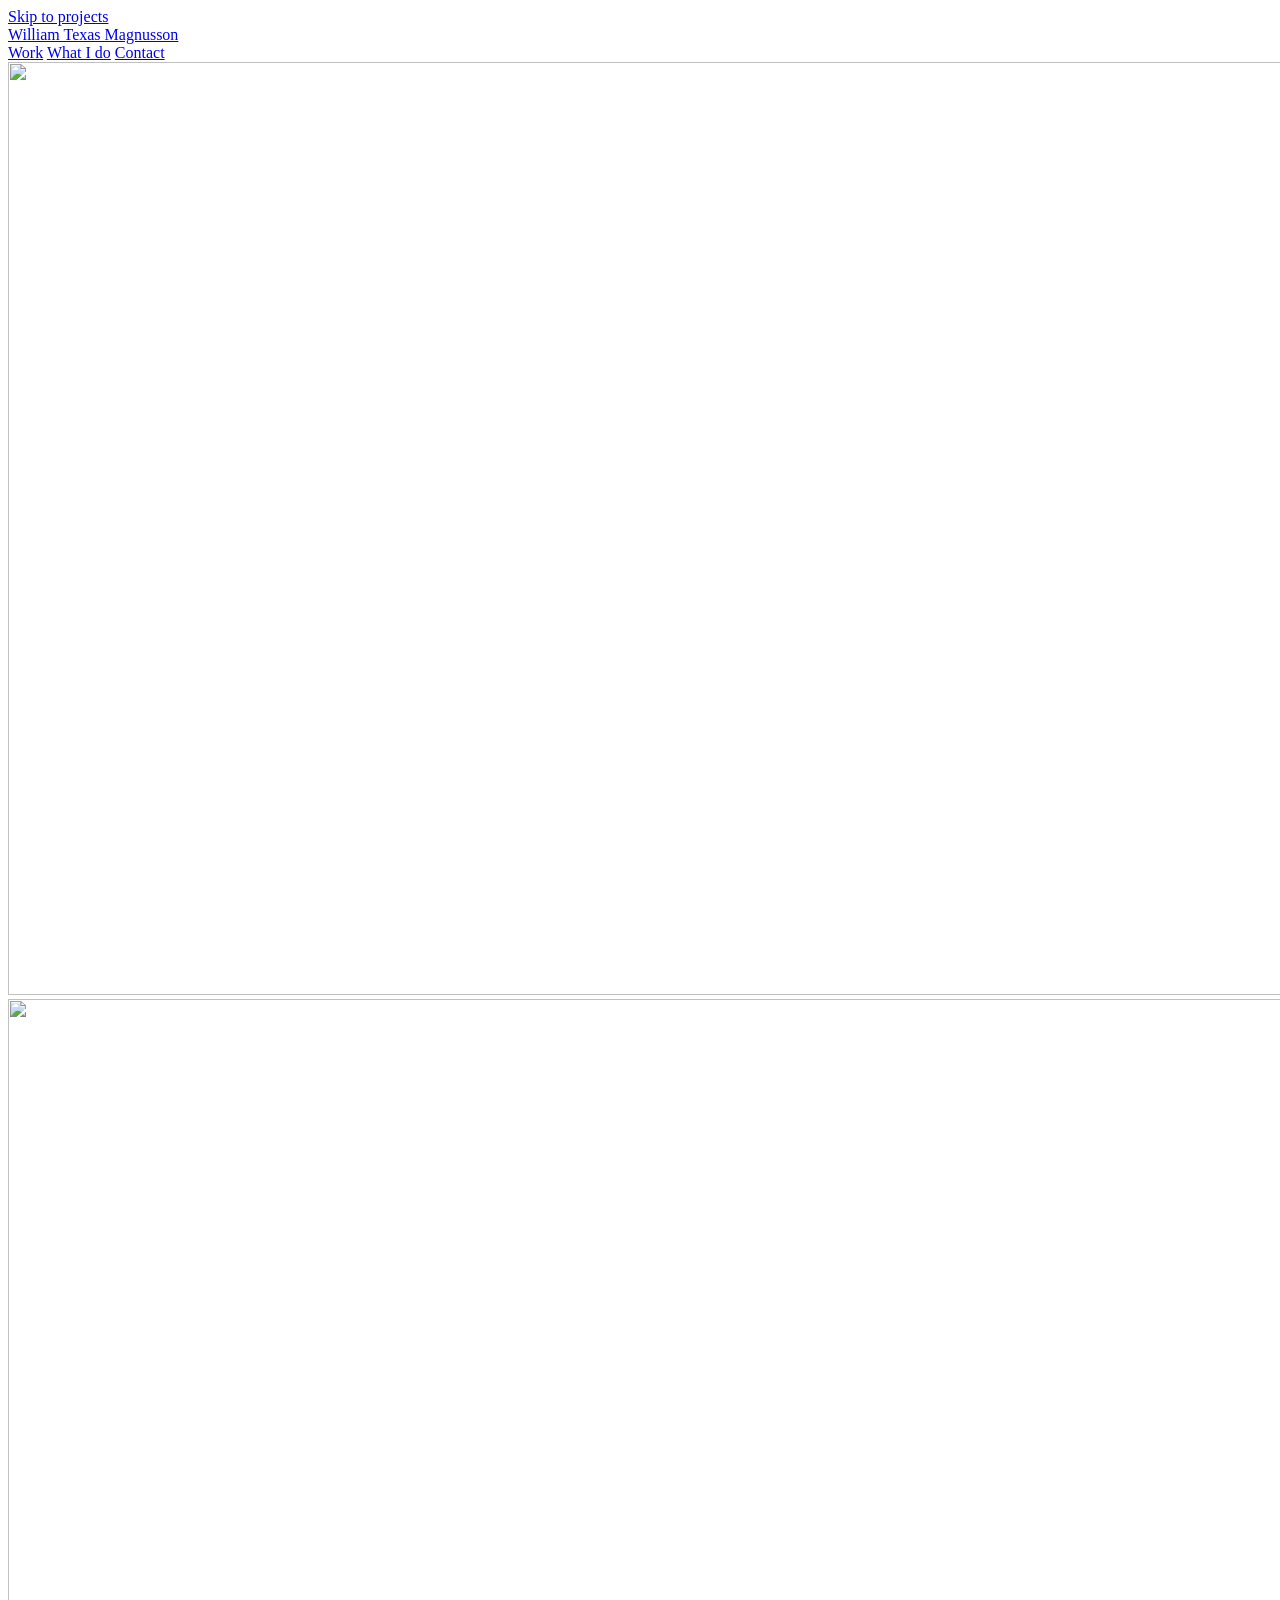
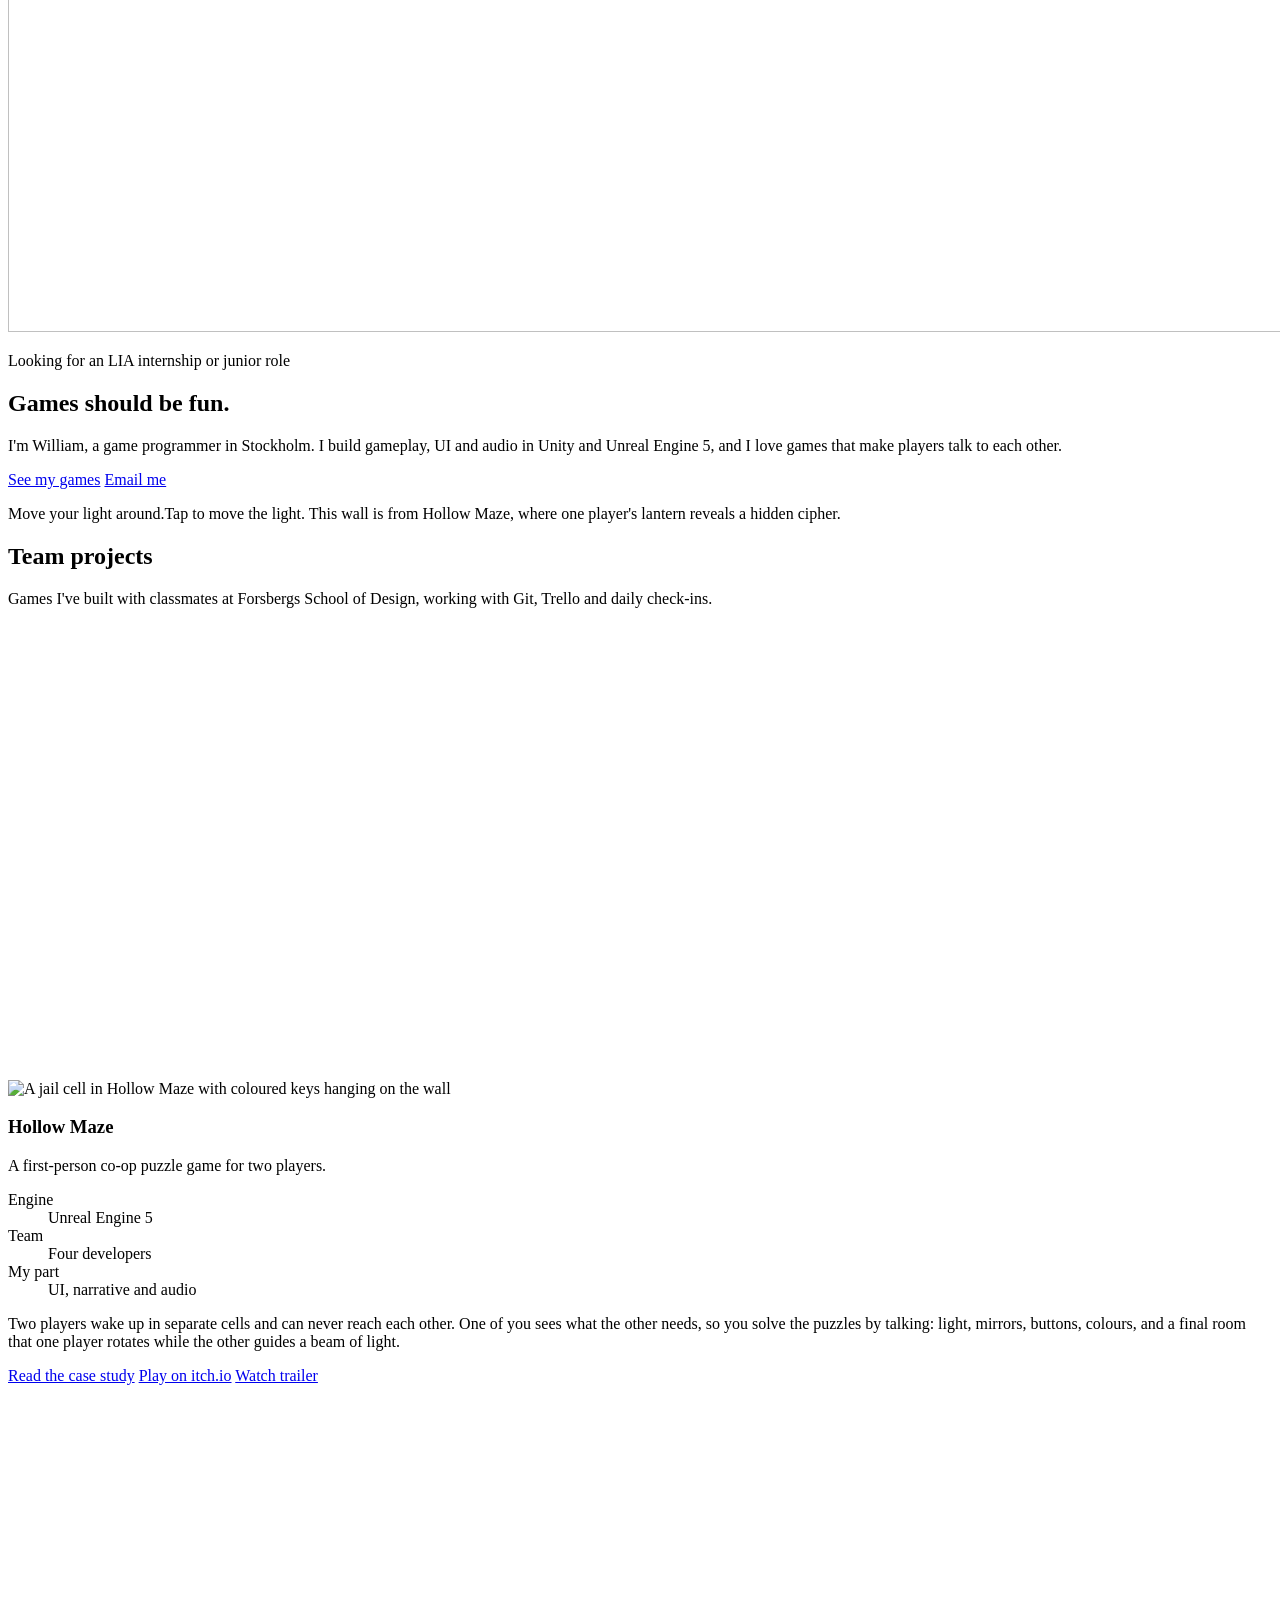
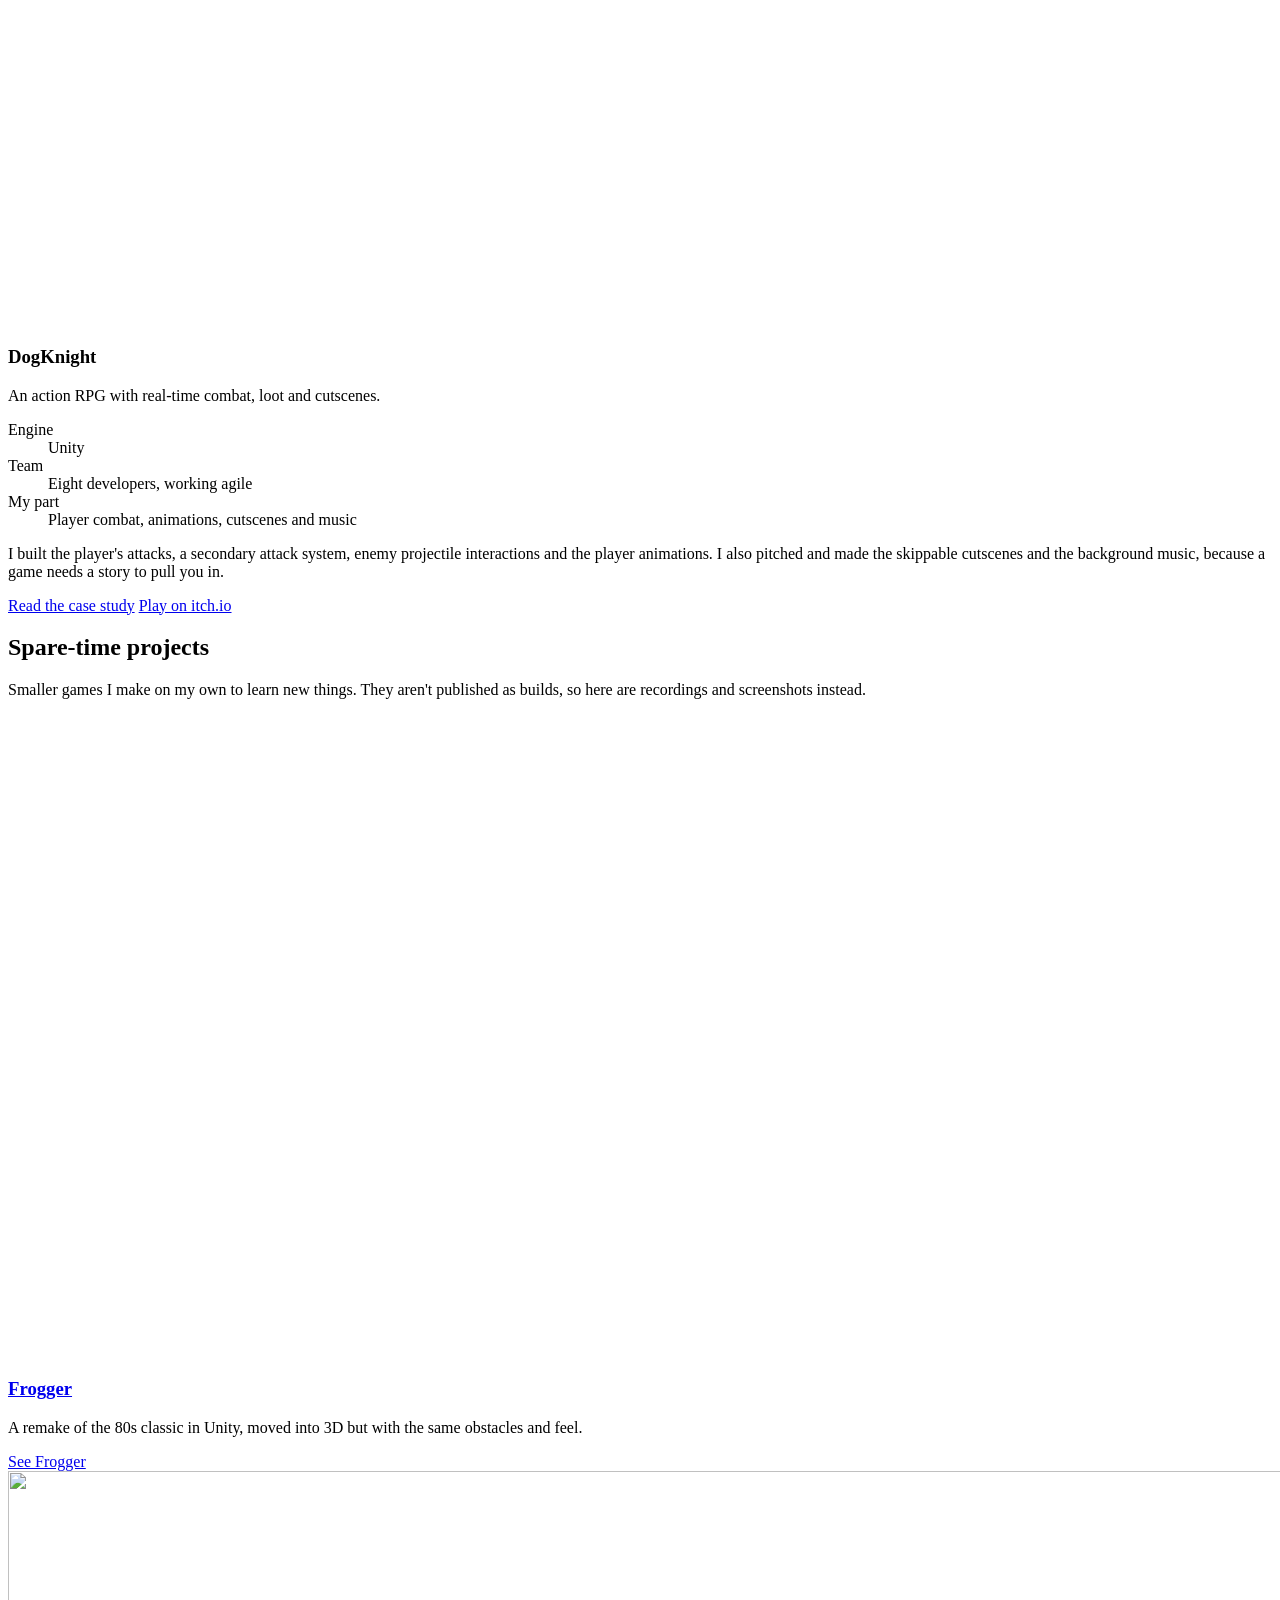
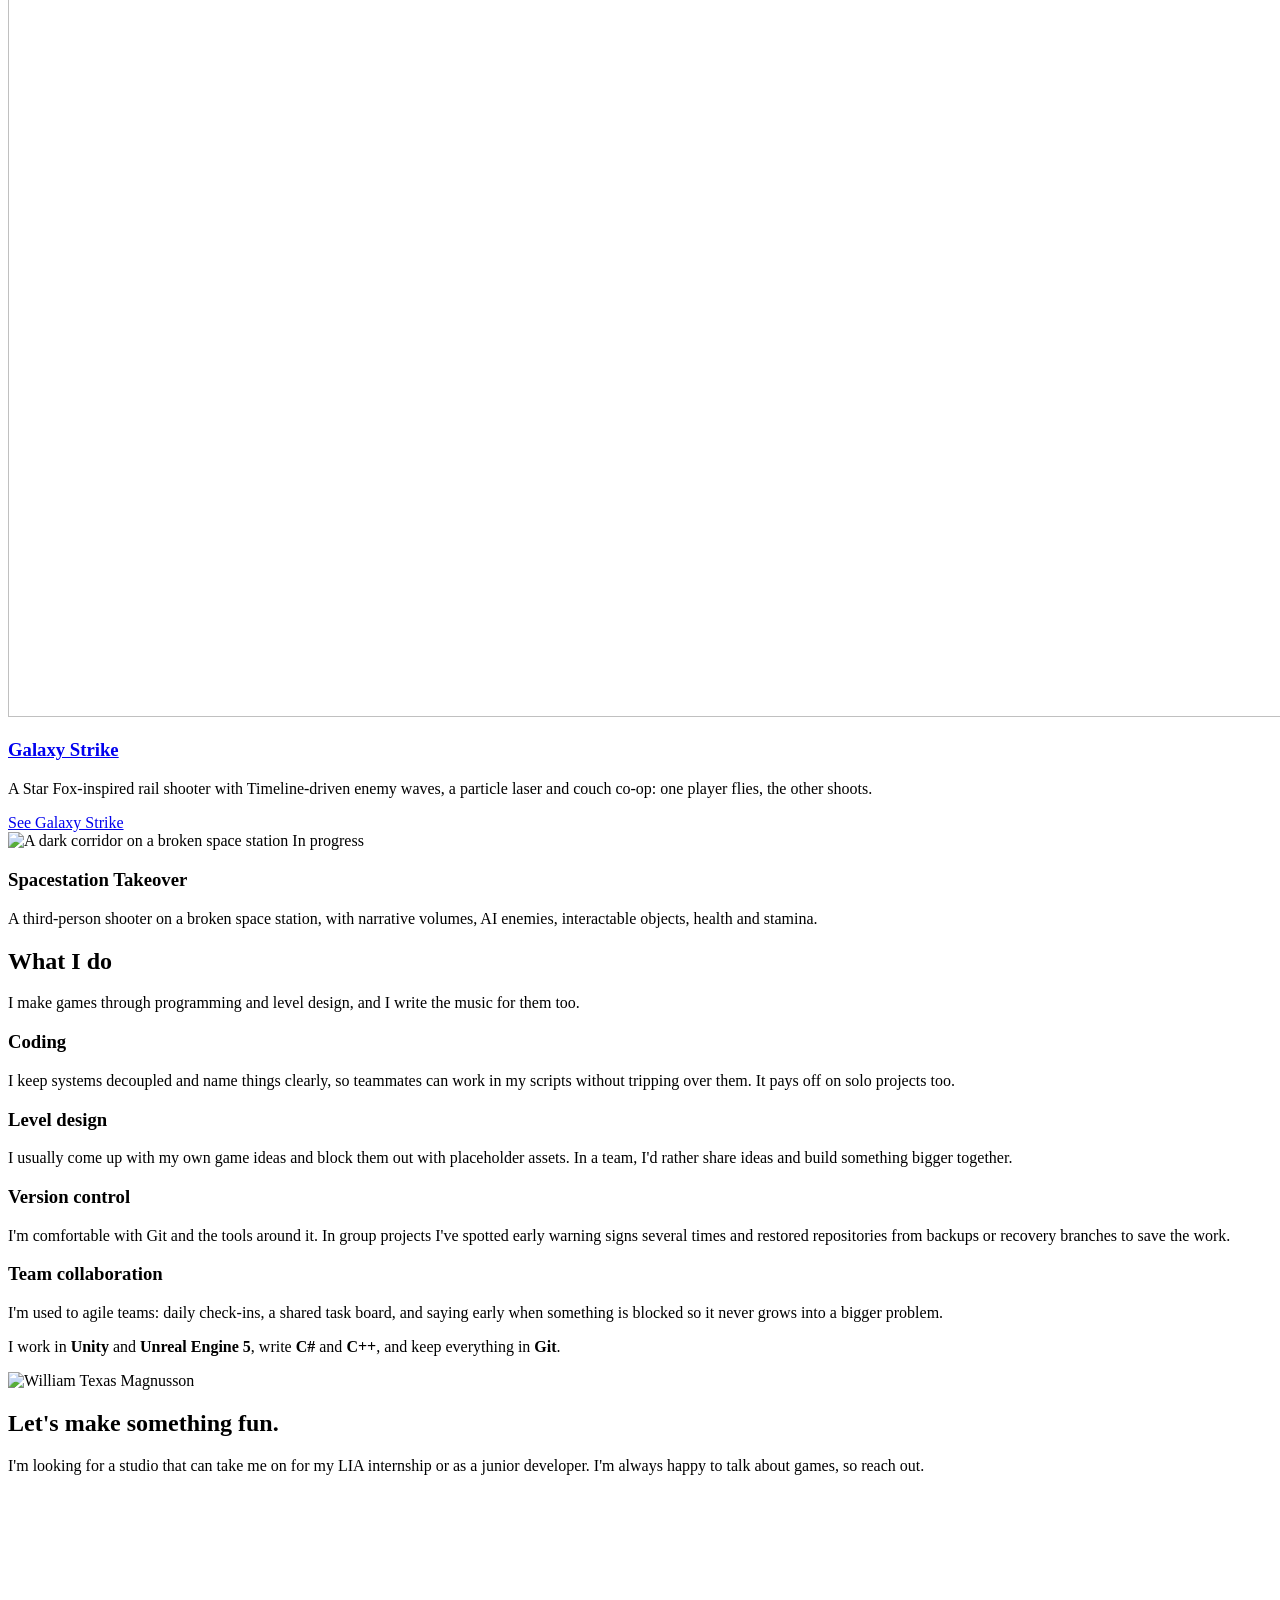
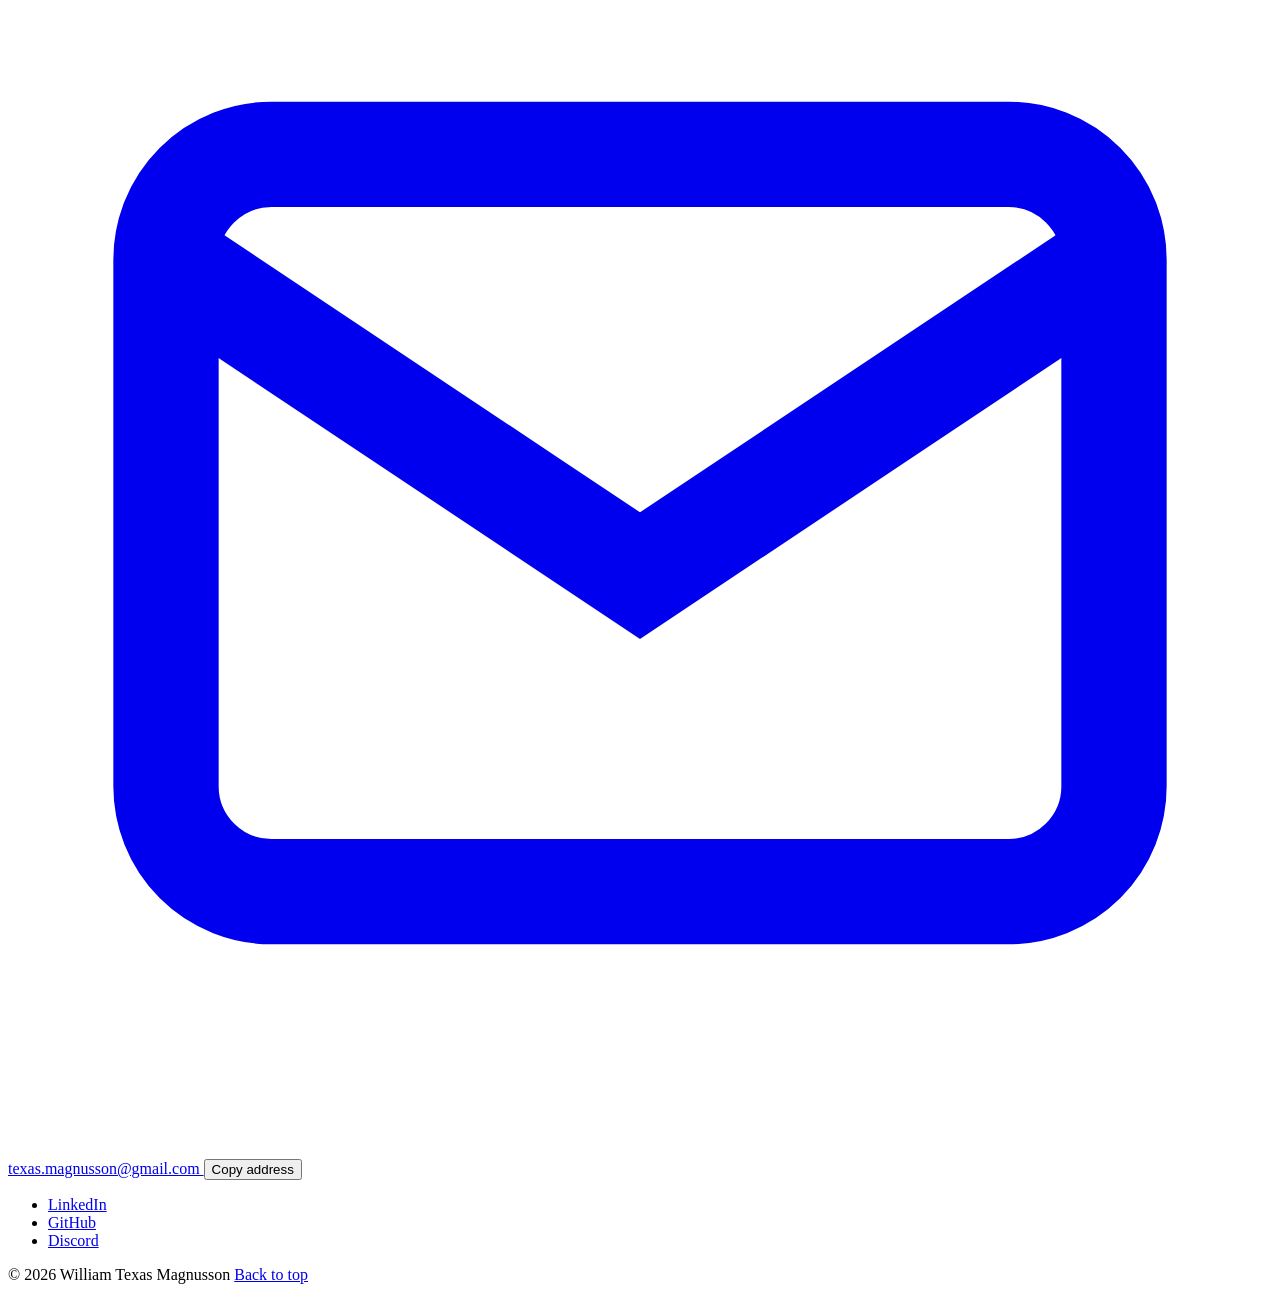
==== index.html @ 8564411c "Add portfolio site and project case studies Create a responsive portfolio landing page with project " ====
<!doctype html>
<html lang="en">
<head>
  <meta charset="utf-8">
  <meta name="viewport" content="width=device-width, initial-scale=1">
  <title>William Texas Magnusson</title>
  <meta name="description" content="William Texas Magnusson is a game programmer in Stockholm working in Unity and Unreal Engine 5, looking for an LIA internship or junior role at a game studio.">
  <meta property="og:title" content="William Texas Magnusson, game programmer">
  <meta property="og:description" content="Co-op puzzles, ARPG combat and spare-time projects made in Unity and Unreal Engine 5.">
  <meta property="og:image" content="https://magnusson132.github.io/Portfolio/media/hero-cipher.webp">
  <meta property="og:type" content="website">
  <meta name="theme-color" content="#172033">
  <link rel="icon" href="favicon.svg" type="image/svg+xml">
  <link rel="preload" href="assets/fonts/familjen-grotesk.woff2" as="font" type="font/woff2" crossorigin>
  <link rel="stylesheet" href="assets/style.css">
</head>
<body>
  <a class="skip" href="#work">Skip to projects</a>

  <header class="site-header">
    <div class="wrap">
      <a class="brand" href="./">William Texas Magnusson</a>
      <nav class="nav" aria-label="Main">
        <a href="#work">Work</a>
        <a class="opt" href="#craft">What I do</a>
        <a href="#contact">Contact</a>
      </nav>
    </div>
  </header>

  <main>
    <section class="hero" aria-labelledby="hero-title">
      <div class="hero-scene" aria-hidden="true">
        <img class="dark" src="media/hero-cipher.webp" alt="" width="1339" height="933" fetchpriority="high">
        <img class="lit" src="media/hero-cipher.webp" alt="" width="1339" height="933">
      </div>
      <div class="wrap">
        <div class="hero-copy">
          <p class="status">Looking for an LIA internship or junior role</p>
          <h1 id="hero-title">Games should be fun.</h1>
          <p class="lede">I'm William, a game programmer in Stockholm. I build gameplay, UI and audio in Unity and Unreal Engine 5, and I love games that make players talk to each other.</p>
          <div class="actions">
            <a class="btn" href="#work">See my games</a>
            <a class="btn ghost" href="mailto:texas.magnusson@gmail.com">Email me</a>
          </div>
        </div>
        <p class="hero-hint"><span class="hint-mouse">Move your light around.</span><span class="hint-touch">Tap to move the light.</span> This wall is from Hollow Maze, where one player's lantern reveals a hidden cipher.</p>
      </div>
    </section>

    <section class="section" id="work" aria-labelledby="work-title">
      <div class="wrap">
        <div class="section-head">
          <h2 id="work-title">Team projects</h2>
          <p>Games I've built with classmates at Forsbergs School of Design, working with Git, Trello and daily check-ins.</p>
        </div>

        <article class="feature">
          <div class="feature-media duo">
            <div>
              <video data-loop muted loop playsinline preload="none" poster="media/hm-loop-poster.webp" width="400" height="452" aria-label="Hollow Maze gameplay: light beams, lantern and stone corridors">
                <source src="media/hm-loop.mp4" type="video/mp4">
              </video>
            </div>
            <div><img src="media/hm-keys.webp" alt="A jail cell in Hollow Maze with coloured keys hanging on the wall" width="1600" height="829" loading="lazy"></div>
          </div>
          <div class="feature-text">
            <h3>Hollow Maze</h3>
            <p class="pitch">A first-person co-op puzzle game for two players.</p>
            <dl class="facts">
              <dt>Engine</dt><dd>Unreal Engine 5</dd>
              <dt>Team</dt><dd>Four developers</dd>
              <dt>My part</dt><dd>UI, narrative and audio</dd>
            </dl>
            <p>Two players wake up in separate cells and can never reach each other. One of you sees what the other needs, so you solve the puzzles by talking: light, mirrors, buttons, colours, and a final room that one player rotates while the other guides a beam of light.</p>
            <div class="actions">
              <a class="btn" href="hollow-maze/">Read the case study</a>
              <a class="btn ghost" href="https://valenvier.itch.io/hollow-maze" target="_blank" rel="noopener">Play on itch.io</a>
              <a class="btn ghost" href="https://djfzrdleuoixdskuxmbb.supabase.co/storage/v1/object/public/portfolio-media/games/hollow-maze/clip_hollow.mp4" target="_blank" rel="noopener">Watch trailer</a>
            </div>
          </div>
        </article>

        <article class="feature flip">
          <div class="feature-media">
            <video data-loop muted loop playsinline preload="none" poster="media/dk-loop-poster.webp" width="800" height="538" aria-label="DogKnight gameplay: the dog knight attacking in a dungeon">
              <source src="media/dk-loop.mp4" type="video/mp4">
            </video>
          </div>
          <div class="feature-text">
            <h3>DogKnight</h3>
            <p class="pitch">An action RPG with real-time combat, loot and cutscenes.</p>
            <dl class="facts">
              <dt>Engine</dt><dd>Unity</dd>
              <dt>Team</dt><dd>Eight developers, working agile</dd>
              <dt>My part</dt><dd>Player combat, animations, cutscenes and music</dd>
            </dl>
            <p>I built the player's attacks, a secondary attack system, enemy projectile interactions and the player animations. I also pitched and made the skippable cutscenes and the background music, because a game needs a story to pull you in.</p>
            <div class="actions">
              <a class="btn" href="dogknight/">Read the case study</a>
              <a class="btn ghost" href="https://shinyoctagon.itch.io/dogknight-adventure" target="_blank" rel="noopener">Play on itch.io</a>
            </div>
          </div>
        </article>
      </div>
    </section>

    <section class="section" id="side" aria-labelledby="side-title" style="padding-top:0">
      <div class="wrap">
        <div class="section-head">
          <h2 id="side-title">Spare-time projects</h2>
          <p>Smaller games I make on my own to learn new things. They aren't published as builds, so here are recordings and screenshots instead.</p>
        </div>
        <div class="side-grid">
          <article class="side">
            <a class="thumb" href="frogger/" tabindex="-1" aria-hidden="true">
              <video data-loop muted loop playsinline preload="none" poster="media/fr-gameplay-poster.webp" width="1280" height="640">
                <source src="media/fr-gameplay.mp4" type="video/mp4">
              </video>
            </a>
            <h3><a href="frogger/">Frogger</a></h3>
            <p>A remake of the 80s classic in Unity, moved into 3D but with the same obstacles and feel.</p>
            <a class="more" href="frogger/">See Frogger</a>
          </article>
          <article class="side">
            <a class="thumb" href="galaxy-shooter/" tabindex="-1" aria-hidden="true">
              <img src="media/gs-ship.webp" alt="" width="1504" height="846" loading="lazy">
            </a>
            <h3><a href="galaxy-shooter/">Galaxy Strike</a></h3>
            <p>A Star Fox-inspired rail shooter with Timeline-driven enemy waves, a particle laser and couch co-op: one player flies, the other shoots.</p>
            <a class="more" href="galaxy-shooter/">See Galaxy Strike</a>
          </article>
          <article class="side">
            <div class="thumb">
              <img src="media/ss-station.webp" alt="A dark corridor on a broken space station" width="1600" height="836" loading="lazy">
              <span class="tag">In progress</span>
            </div>
            <h3>Spacestation Takeover</h3>
            <p>A third-person shooter on a broken space station, with narrative volumes, AI enemies, interactable objects, health and stamina.</p>
          </article>
        </div>
      </div>
    </section>

    <section class="section craft" id="craft" aria-labelledby="craft-title">
      <div class="wrap">
        <div class="section-head">
          <h2 id="craft-title">What I do</h2>
          <p>I make games through programming and level design, and I write the music for them too.</p>
        </div>
        <div class="craft-grid">
          <div class="craft-item">
            <h3>Coding</h3>
            <p>I keep systems decoupled and name things clearly, so teammates can work in my scripts without tripping over them. It pays off on solo projects too.</p>
          </div>
          <div class="craft-item">
            <h3>Level design</h3>
            <p>I usually come up with my own game ideas and block them out with placeholder assets. In a team, I'd rather share ideas and build something bigger together.</p>
          </div>
          <div class="craft-item">
            <h3>Version control</h3>
            <p>I'm comfortable with Git and the tools around it. In group projects I've spotted early warning signs several times and restored repositories from backups or recovery branches to save the work.</p>
          </div>
          <div class="craft-item">
            <h3>Team collaboration</h3>
            <p>I'm used to agile teams: daily check-ins, a shared task board, and saying early when something is blocked so it never grows into a bigger problem.</p>
          </div>
        </div>
        <p class="tools">I work in <strong>Unity</strong> and <strong>Unreal Engine 5</strong>, write <strong>C#</strong> and <strong>C++</strong>, and keep everything in <strong>Git</strong>.</p>
      </div>
    </section>

    <section class="section contact" id="contact" aria-labelledby="contact-title">
      <div class="wrap contact-grid">
        <div class="portrait">
          <img src="media/william.webp" alt="William Texas Magnusson" width="808" height="899" loading="lazy">
        </div>
        <div>
          <h2 id="contact-title">Let's make something fun.</h2>
          <p class="lede">I'm looking for a studio that can take me on for my LIA internship or as a junior developer. I'm always happy to talk about games, so reach out.</p>
          <div class="email-line">
            <a class="btn" href="mailto:texas.magnusson@gmail.com">
              <svg viewBox="0 0 24 24" fill="none" stroke="currentColor" stroke-width="2" aria-hidden="true"><rect x="3" y="5" width="18" height="14" rx="2"/><path d="m3 7 9 6 9-6"/></svg>
              texas.magnusson@gmail.com
            </a>
            <button class="btn ghost" type="button" data-copy="texas.magnusson@gmail.com" aria-describedby="copy-status">Copy address</button>
          </div>
          <p class="copy-status" id="copy-status" role="status"></p>
          <ul class="socials">
            <li><a href="https://www.linkedin.com/in/william-magnusson-2694556a/" target="_blank" rel="noopener">LinkedIn</a></li>
            <li><a href="https://github.com/Magnusson132" target="_blank" rel="noopener">GitHub</a></li>
            <li><a href="https://discordapp.com/users/magnusson9685" target="_blank" rel="noopener">Discord</a></li>
          </ul>
        </div>
      </div>
    </section>
  </main>

  <footer class="site-footer">
    <div class="wrap">
      <span>© <span id="year">2026</span> William Texas Magnusson</span>
      <a href="#hero-title">Back to top</a>
    </div>
  </footer>

  <script src="assets/main.js" defer></script>
</body>
</html>
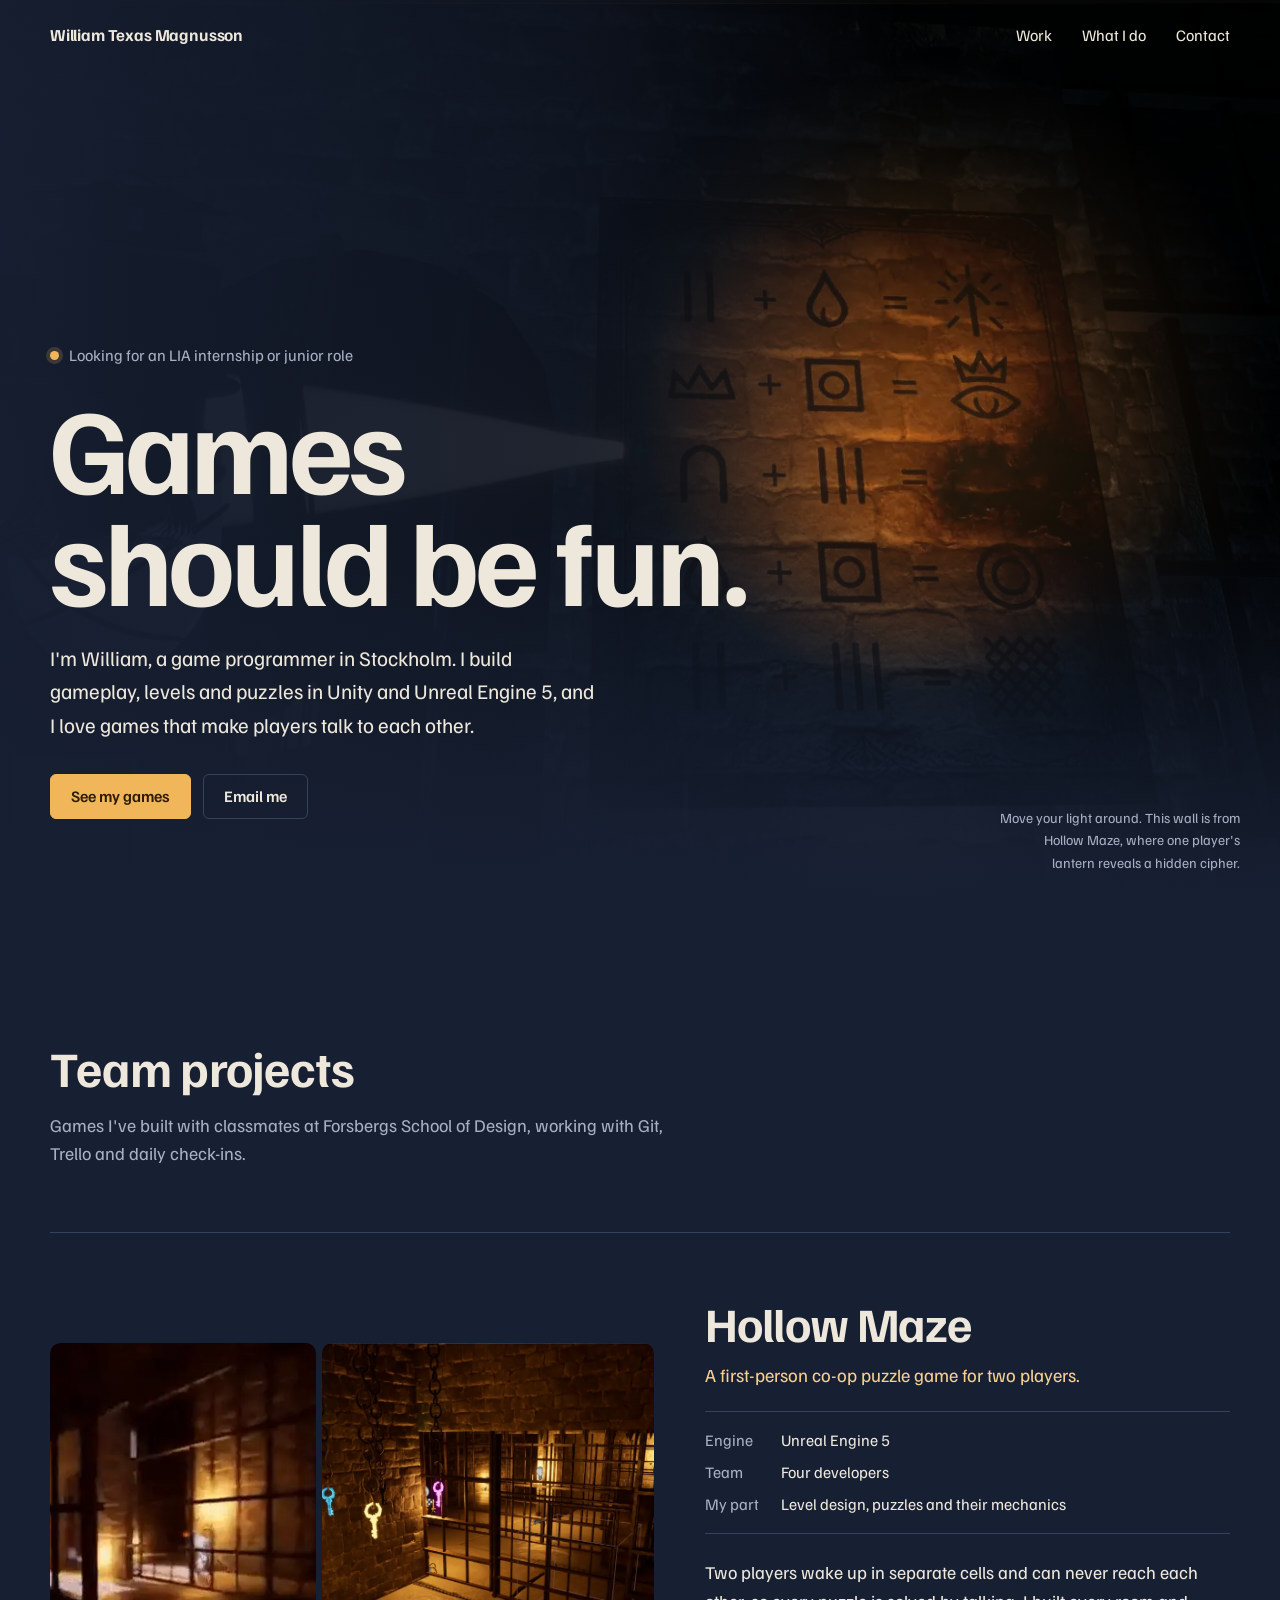
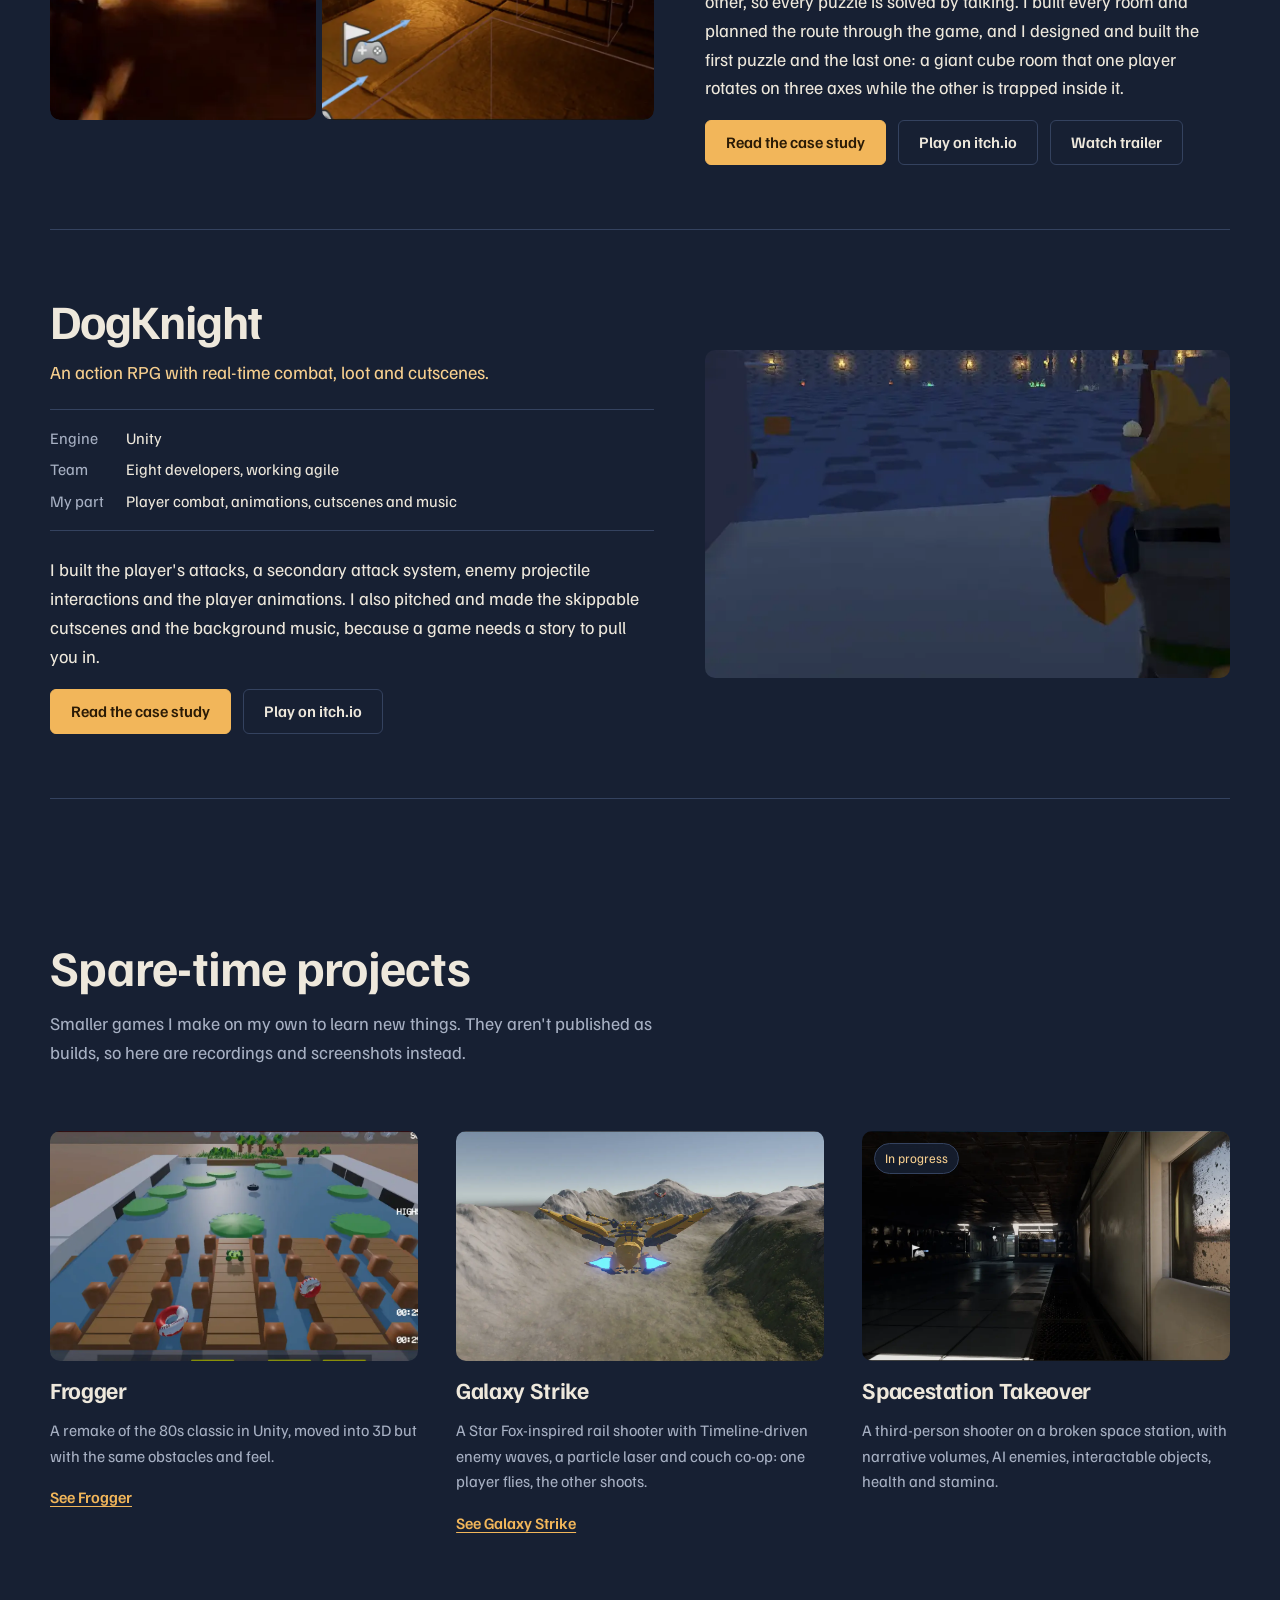
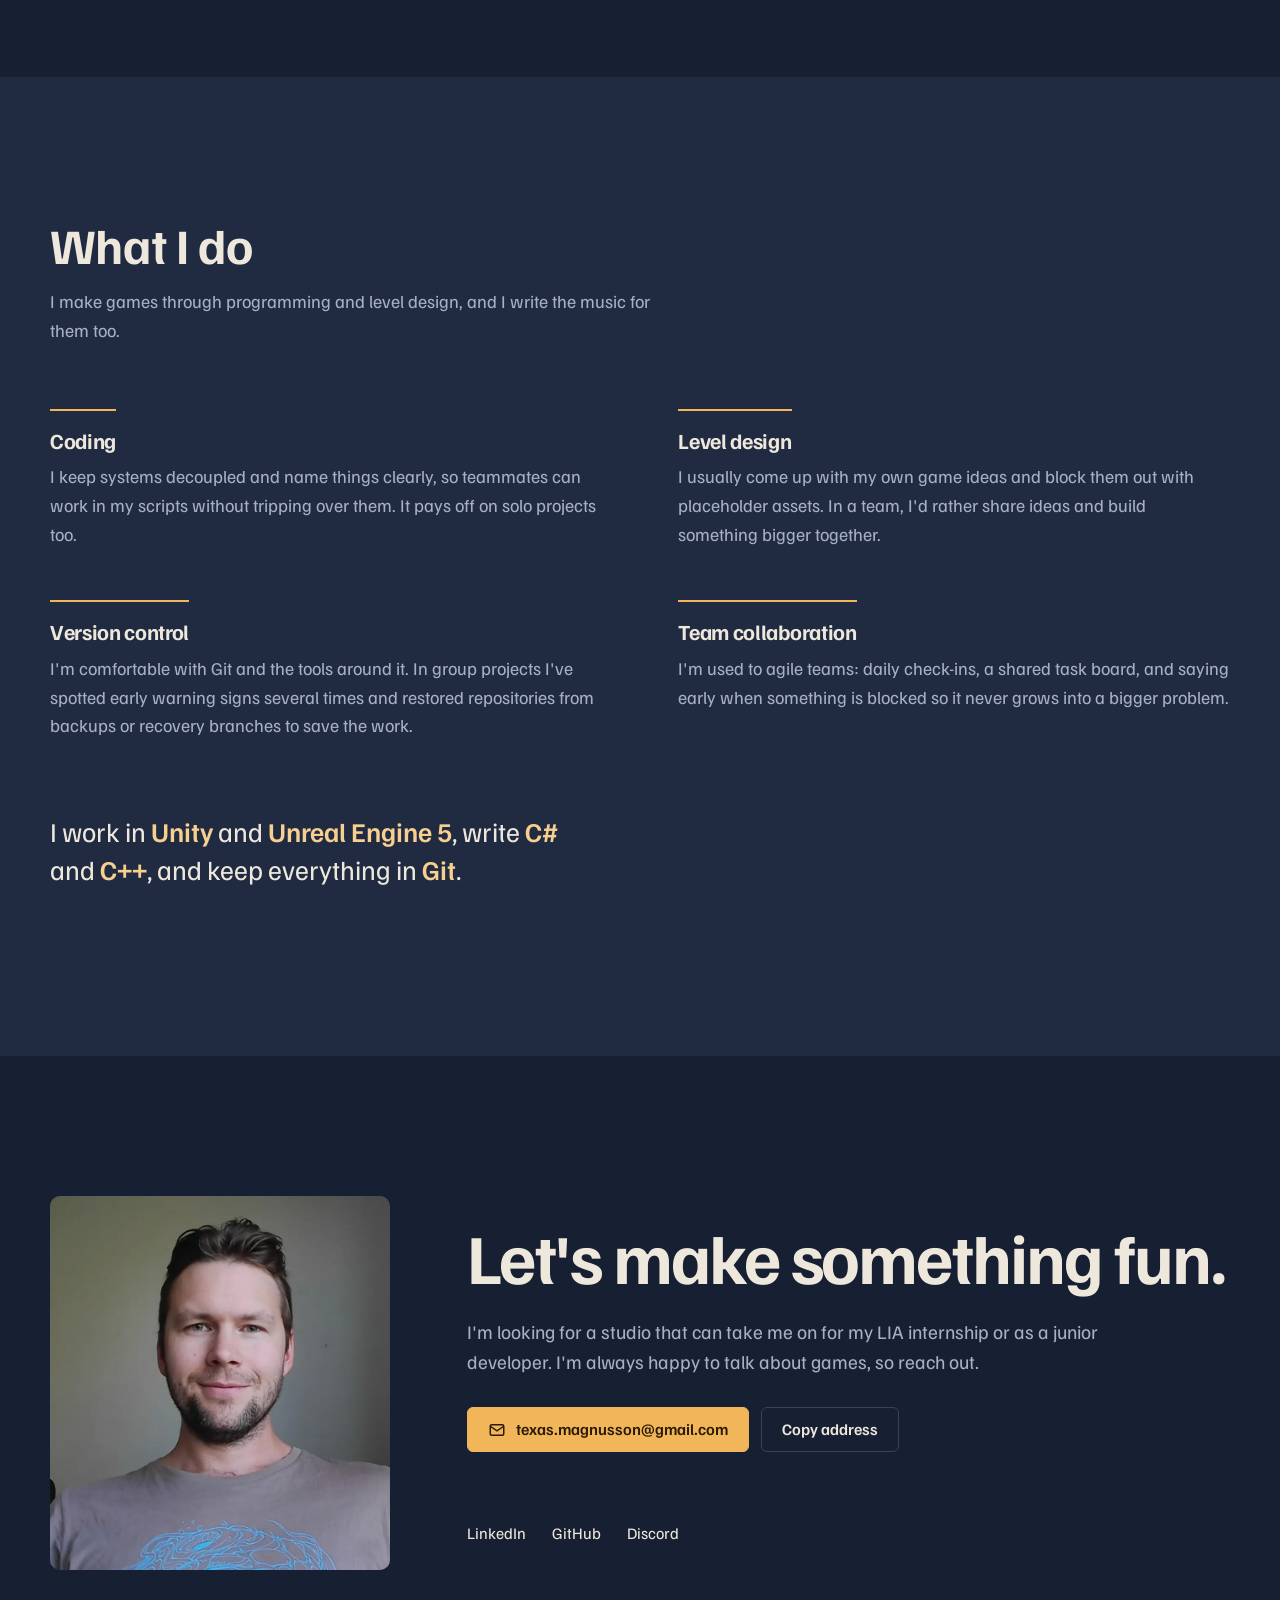
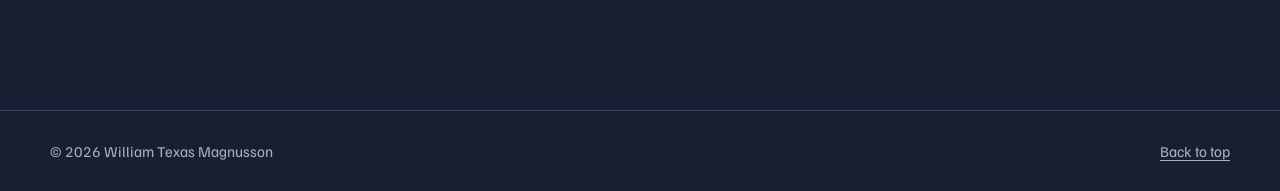
==== commit 0e866d64: "updated index and hollow maze index" ====
--- a/index.html
+++ b/index.html
@@ -38,7 +38,7 @@
         <div class="hero-copy">
           <p class="status">Looking for an LIA internship or junior role</p>
           <h1 id="hero-title">Games should be fun.</h1>
-          <p class="lede">I'm William, a game programmer in Stockholm. I build gameplay, UI and audio in Unity and Unreal Engine 5, and I love games that make players talk to each other.</p>
+          <p class="lede">I'm William, a game programmer in Stockholm. I build gameplay, levels and puzzles in Unity and Unreal Engine 5, and I love games that make players talk to each other.</p>
           <div class="actions">
             <a class="btn" href="#work">See my games</a>
             <a class="btn ghost" href="mailto:texas.magnusson@gmail.com">Email me</a>
@@ -70,9 +70,9 @@
             <dl class="facts">
               <dt>Engine</dt><dd>Unreal Engine 5</dd>
               <dt>Team</dt><dd>Four developers</dd>
-              <dt>My part</dt><dd>UI, narrative and audio</dd>
+              <dt>My part</dt><dd>Level design, puzzles and their mechanics</dd>
             </dl>
-            <p>Two players wake up in separate cells and can never reach each other. One of you sees what the other needs, so you solve the puzzles by talking: light, mirrors, buttons, colours, and a final room that one player rotates while the other guides a beam of light.</p>
+            <p>Two players wake up in separate cells and can never reach each other, so every puzzle is solved by talking. I built every room and planned the route through the game, and I designed and built the first puzzle and the last one: a giant cube room that one player rotates on three axes while the other is trapped inside it.</p>
             <div class="actions">
               <a class="btn" href="hollow-maze/">Read the case study</a>
               <a class="btn ghost" href="https://valenvier.itch.io/hollow-maze" target="_blank" rel="noopener">Play on itch.io</a>
--- a/assets/style.css
+++ b/assets/style.css
@@ -0,0 +1,320 @@
+/* William Texas Magnusson — portfolio
+   Palette pulled from Hollow Maze: lantern light on dusk-blue stone. */
+
+@font-face {
+  font-family: "Familjen Grotesk";
+  src: url("fonts/familjen-grotesk.woff2") format("woff2");
+  font-weight: 400 700;
+  font-style: normal;
+  font-display: swap;
+}
+
+:root {
+  --night: #172033;      /* page background, dusk-blue stone */
+  --stone: #202b42;      /* raised surfaces */
+  --stone-2: #2a3752;    /* hover / borders on surfaces */
+  --line: #34425f;       /* hairlines */
+  --text: #eee8dc;       /* warm paper white */
+  --muted: #a7b0c3;      /* secondary text */
+  --lantern: #f2b65a;    /* the one accent: lantern light */
+  --lantern-soft: #f7cf8f;
+  --on-lantern: #2b1b06; /* text on lantern buttons */
+
+  --font: "Familjen Grotesk", system-ui, -apple-system, "Segoe UI", sans-serif;
+  --wrap: 1180px;
+  --gutter: clamp(16px, 4vw, 40px);
+  --radius-s: 6px;
+  --radius-m: 10px;
+
+  color-scheme: dark;
+}
+
+*,
+*::before,
+*::after { box-sizing: border-box; }
+
+html { -webkit-text-size-adjust: 100%; scroll-behavior: smooth; }
+@media (prefers-reduced-motion: reduce) { html { scroll-behavior: auto; } }
+
+body {
+  margin: 0;
+  background: var(--night);
+  color: var(--text);
+  font-family: var(--font);
+  font-size: 1.125rem;
+  line-height: 1.6;
+  text-rendering: optimizeLegibility;
+  -webkit-font-smoothing: antialiased;
+}
+
+img, video { display: block; max-width: 100%; height: auto; }
+
+a { color: var(--lantern); text-underline-offset: 0.2em; text-decoration-thickness: 1px; }
+a:hover { color: var(--lantern-soft); }
+
+:focus-visible {
+  outline: 2px solid var(--lantern);
+  outline-offset: 3px;
+  border-radius: 2px;
+}
+
+h1, h2, h3 { line-height: 1.1; margin: 0; font-weight: 700; letter-spacing: -0.015em; }
+h2 { font-size: clamp(2rem, 4.2vw, 3.1rem); }
+h3 { font-size: clamp(1.5rem, 2.6vw, 2rem); }
+p { margin: 0 0 1em; max-width: 64ch; }
+
+.wrap { width: min(100% - 2 * var(--gutter), var(--wrap)); margin-inline: auto; }
+
+.skip {
+  position: absolute; left: 12px; top: -60px; z-index: 50;
+  background: var(--lantern); color: var(--on-lantern);
+  padding: 8px 14px; border-radius: var(--radius-s); font-weight: 700; text-decoration: none;
+}
+.skip:focus { top: 12px; }
+
+/* ---------- Header ---------- */
+.site-header {
+  position: absolute; inset: 0 0 auto 0; z-index: 10;
+  padding-block: 22px;
+}
+.site-header.solid { position: static; border-bottom: 1px solid var(--line); }
+.site-header .wrap { display: flex; align-items: center; justify-content: space-between; gap: 24px; }
+.brand { color: var(--text); text-decoration: none; font-weight: 700; font-size: 1.05rem; letter-spacing: -0.01em; }
+.brand:hover { color: var(--lantern); }
+.nav { display: flex; gap: clamp(14px, 3vw, 30px); }
+.nav a { color: var(--text); text-decoration: none; font-size: 1rem; }
+.nav a:hover { color: var(--lantern); }
+
+/* ---------- Buttons ---------- */
+.btn {
+  display: inline-flex; align-items: center; gap: 10px;
+  padding: 12px 20px; border-radius: var(--radius-s);
+  font: inherit; font-size: 1rem; font-weight: 600; line-height: 1.2;
+  text-decoration: none; cursor: pointer;
+  border: 1px solid var(--lantern);
+  background: var(--lantern); color: var(--on-lantern);
+  transition: background-color .15s ease, color .15s ease;
+}
+.btn:hover { background: var(--lantern-soft); color: var(--on-lantern); }
+.btn.ghost { background: transparent; color: var(--text); border-color: var(--line); }
+.btn.ghost:hover { border-color: var(--lantern); color: var(--lantern); background: transparent; }
+.btn svg { width: 18px; height: 18px; flex: none; }
+.actions { display: flex; flex-wrap: wrap; gap: 12px; }
+
+/* ---------- Hero: the lantern ---------- */
+.hero {
+  position: relative; isolation: isolate; overflow: hidden;
+  min-height: max(640px, 100svh);
+  display: flex; align-items: flex-end;
+  padding-block: 120px clamp(48px, 9vh, 96px);
+  --x: 72%; --y: 46%; --r: clamp(170px, 22vw, 300px);
+  touch-action: pan-y;
+}
+.hero-scene { position: absolute; inset: 0; z-index: -2; }
+.hero-scene img { position: absolute; inset: 0; width: 100%; height: 100%; object-fit: cover; object-position: 70% 50%; }
+.hero-scene .dark { filter: brightness(.16) saturate(.5) hue-rotate(185deg); }
+.hero-scene .lit {
+  -webkit-mask-image: radial-gradient(circle var(--r) at var(--x) var(--y), #000 0%, rgba(0,0,0,.85) 35%, transparent 100%);
+          mask-image: radial-gradient(circle var(--r) at var(--x) var(--y), #000 0%, rgba(0,0,0,.85) 35%, transparent 100%);
+}
+.hero::before {
+  /* warm spill of light around the beam */
+  content: ""; position: absolute; inset: 0; z-index: -1; pointer-events: none;
+  background: radial-gradient(circle calc(var(--r) * 1.8) at var(--x) var(--y), rgba(242,182,90,.16), transparent 70%);
+  mix-blend-mode: screen;
+}
+.hero::after {
+  /* keeps the text side readable */
+  content: ""; position: absolute; inset: 0; z-index: -1; pointer-events: none;
+  background:
+    linear-gradient(90deg, rgba(23,32,51,.92) 0%, rgba(23,32,51,.55) 45%, rgba(23,32,51,0) 70%),
+    linear-gradient(0deg, var(--night) 0%, rgba(23,32,51,.6) 18%, rgba(23,32,51,0) 42%);
+}
+.hero-copy { max-width: 720px; }
+.hero h1 {
+  font-size: clamp(3.4rem, 10vw, 7.6rem);
+  line-height: .92; letter-spacing: -0.035em;
+  margin-bottom: 28px;
+  text-wrap: balance;
+}
+.hero .lede { font-size: clamp(1.1rem, 1.7vw, 1.3rem); color: var(--text); max-width: 46ch; margin-bottom: 32px; }
+.hero .status { display: inline-flex; align-items: center; gap: 10px; color: var(--muted); font-size: 1rem; margin-bottom: 22px; }
+.hero .status::before {
+  content: ""; width: 9px; height: 9px; border-radius: 50%; background: var(--lantern);
+  box-shadow: 0 0 0 4px rgba(242,182,90,.18);
+}
+.hero-hint {
+  position: absolute; right: var(--gutter); bottom: 26px; margin: 0;
+  font-size: .875rem; color: var(--muted); max-width: 30ch; text-align: right;
+}
+@media (max-width: 760px) {
+  .hero { align-items: flex-end; --x: 60%; --y: 30%; }
+  .hero::after {
+    background: linear-gradient(0deg, var(--night) 8%, rgba(23,32,51,.86) 48%, rgba(23,32,51,.15) 100%);
+  }
+  .hero-hint { position: static; text-align: left; margin-top: 28px; }
+}
+
+/* ---------- Sections ---------- */
+.section { padding-block: clamp(72px, 11vw, 140px); }
+.section-head { margin-bottom: clamp(36px, 5vw, 64px); max-width: 720px; }
+.section-head p { color: var(--muted); margin-top: 16px; }
+
+/* Featured projects */
+.feature {
+  display: grid; gap: clamp(24px, 4vw, 56px);
+  grid-template-columns: minmax(0, 1.15fr) minmax(0, 1fr);
+  align-items: center;
+  padding-block: clamp(36px, 5vw, 64px);
+  border-top: 1px solid var(--line);
+}
+.feature:last-child { border-bottom: 1px solid var(--line); }
+.feature.flip .feature-media { order: 2; }
+.feature-media {
+  position: relative; border-radius: var(--radius-m); overflow: hidden;
+  background: var(--stone); aspect-ratio: 16 / 10;
+}
+.feature-media video, .feature-media img { width: 100%; height: 100%; object-fit: cover; }
+.feature-media.duo { display: grid; grid-template-columns: 1fr 1.25fr; gap: 6px; background: transparent; }
+.feature-media.duo > * { border-radius: var(--radius-m); overflow: hidden; background: var(--stone); }
+.feature-media.duo video, .feature-media.duo img { height: 100%; }
+.feature h3 { font-size: clamp(2rem, 4vw, 3rem); letter-spacing: -0.025em; margin-bottom: 10px; }
+.feature .pitch { color: var(--lantern-soft); font-size: 1.15rem; margin-bottom: 22px; }
+.feature p { color: var(--text); }
+
+.facts {
+  display: grid; grid-template-columns: auto 1fr; gap: 6px 22px;
+  margin: 0 0 24px; padding: 16px 0; border-block: 1px solid var(--line);
+  font-size: 1rem;
+}
+.facts dt { color: var(--muted); }
+.facts dd { margin: 0; }
+
+@media (max-width: 860px) {
+  .feature { grid-template-columns: 1fr; }
+  .feature.flip .feature-media { order: 0; }
+}
+
+/* Side projects */
+.side-grid { display: grid; gap: clamp(28px, 3vw, 40px); grid-template-columns: repeat(3, minmax(0, 1fr)); }
+.side { display: flex; flex-direction: column; gap: 16px; }
+.side .thumb { position: relative; border-radius: var(--radius-m); overflow: hidden; aspect-ratio: 16 / 10; background: var(--stone); }
+.side .thumb img, .side .thumb video { width: 100%; height: 100%; object-fit: cover; }
+.side h3 { font-size: 1.45rem; }
+.side h3 a { color: var(--text); text-decoration: none; }
+.side h3 a:hover { color: var(--lantern); }
+.side p { color: var(--muted); font-size: 1rem; margin: 0; }
+.side .more { font-size: 1rem; font-weight: 600; }
+.tag {
+  position: absolute; left: 12px; top: 12px;
+  background: rgba(23,32,51,.86); color: var(--lantern-soft);
+  font-size: .8125rem; padding: 4px 10px; border-radius: 999px; border: 1px solid var(--line);
+}
+@media (max-width: 960px) { .side-grid { grid-template-columns: repeat(2, minmax(0, 1fr)); } }
+@media (max-width: 620px) { .side-grid { grid-template-columns: 1fr; } }
+
+/* What I do */
+.craft { background: var(--stone); }
+.craft-grid { display: grid; grid-template-columns: repeat(2, minmax(0, 1fr)); gap: clamp(32px, 4vw, 56px) clamp(32px, 6vw, 88px); }
+.craft-item h3 { font-size: 1.35rem; margin-bottom: 10px; padding-top: 18px; border-top: 2px solid var(--lantern); display: inline-block; }
+.craft-item p { color: var(--muted); margin: 0; }
+.tools { margin-top: clamp(48px, 6vw, 72px); font-size: clamp(1.25rem, 2.2vw, 1.7rem); line-height: 1.4; max-width: 34ch; }
+.tools strong { color: var(--lantern-soft); font-weight: 600; }
+@media (max-width: 720px) { .craft-grid { grid-template-columns: 1fr; } }
+
+/* Contact */
+.contact-grid { display: grid; grid-template-columns: minmax(0, 340px) minmax(0, 1fr); gap: clamp(32px, 6vw, 88px); align-items: center; }
+.portrait { border-radius: var(--radius-m); overflow: hidden; aspect-ratio: 4 / 4.4; background: var(--stone); }
+.portrait img { width: 100%; height: 100%; object-fit: cover; object-position: 50% 30%; }
+.contact h2 { font-size: clamp(2.4rem, 6vw, 4.4rem); letter-spacing: -0.03em; margin-bottom: 20px; }
+.contact .lede { color: var(--muted); font-size: 1.2rem; margin-bottom: 30px; }
+.email-line { display: flex; flex-wrap: wrap; align-items: center; gap: 12px; margin-bottom: 30px; }
+.socials { display: flex; flex-wrap: wrap; gap: 10px 26px; padding: 0; margin: 0; list-style: none; }
+.socials a { color: var(--text); text-decoration: none; display: inline-flex; align-items: center; gap: 8px; font-size: 1rem; }
+.socials a:hover { color: var(--lantern); }
+.socials svg { width: 20px; height: 20px; }
+.copy-status { font-size: .9375rem; color: var(--lantern-soft); min-height: 1.4em; }
+@media (max-width: 760px) {
+  .contact-grid { grid-template-columns: 1fr; }
+  .portrait { max-width: 260px; }
+}
+
+/* Footer */
+.site-footer { border-top: 1px solid var(--line); padding-block: 28px; color: var(--muted); font-size: .9375rem; }
+.site-footer .wrap { display: flex; flex-wrap: wrap; justify-content: space-between; gap: 12px; }
+.site-footer a { color: var(--muted); }
+.site-footer a:hover { color: var(--lantern); }
+
+/* ---------- Case study pages ---------- */
+.case-hero { padding-block: clamp(48px, 8vw, 96px) clamp(32px, 5vw, 56px); }
+.back { display: inline-block; margin-bottom: 36px; font-size: 1rem; color: var(--muted); text-decoration: none; }
+.back:hover { color: var(--lantern); }
+.case-hero h1 { font-size: clamp(3rem, 9vw, 6.6rem); letter-spacing: -0.035em; line-height: .95; margin-bottom: 18px; }
+.case-hero .pitch { font-size: clamp(1.2rem, 2vw, 1.5rem); color: var(--lantern-soft); max-width: 40ch; margin-bottom: 32px; }
+.case-top { display: grid; grid-template-columns: minmax(0, 1fr) minmax(0, 320px); gap: clamp(28px, 5vw, 72px); align-items: end; }
+.case-top .facts { margin: 0; }
+@media (max-width: 820px) { .case-top { grid-template-columns: 1fr; } }
+
+.case-cover { border-radius: var(--radius-m); overflow: hidden; background: var(--stone); }
+.case-cover video, .case-cover img { width: 100%; }
+
+.case-body { padding-block: clamp(56px, 8vw, 104px); }
+.block { display: grid; grid-template-columns: minmax(0, 1fr) minmax(0, 1.25fr); gap: clamp(24px, 5vw, 64px); align-items: center; margin-bottom: clamp(56px, 8vw, 104px); }
+.block.flip .block-text { order: 2; }
+.block h2 { font-size: clamp(1.7rem, 3vw, 2.3rem); margin-bottom: 16px; }
+.block-text p { color: var(--text); }
+.block-text p.muted { color: var(--muted); }
+@media (max-width: 860px) {
+  .block { grid-template-columns: 1fr; }
+  .block.flip .block-text { order: 0; }
+}
+
+figure { margin: 0; }
+figcaption { font-size: .9375rem; color: var(--muted); margin-top: 10px; }
+.shot { border-radius: var(--radius-m); overflow: hidden; background: var(--stone); }
+.shot img, .shot video { width: 100%; }
+button.zoom { all: unset; display: block; cursor: zoom-in; border-radius: var(--radius-m); overflow: hidden; }
+button.zoom:focus-visible { outline: 2px solid var(--lantern); outline-offset: 3px; }
+
+.pair { display: grid; grid-template-columns: repeat(2, minmax(0, 1fr)); gap: 16px; margin-bottom: clamp(56px, 8vw, 104px); }
+@media (max-width: 640px) { .pair { grid-template-columns: 1fr; } }
+
+.case-cta { border-top: 1px solid var(--line); padding-top: clamp(40px, 6vw, 64px); display: flex; flex-wrap: wrap; justify-content: space-between; align-items: center; gap: 24px; }
+.case-cta h2 { font-size: clamp(1.6rem, 3vw, 2.2rem); }
+.next { display: block; text-decoration: none; color: var(--text); padding-block: clamp(40px, 6vw, 72px); border-top: 1px solid var(--line); }
+.next span { display: block; color: var(--muted); font-size: 1rem; margin-bottom: 6px; }
+.next strong { font-size: clamp(2rem, 6vw, 4rem); letter-spacing: -0.03em; line-height: 1; }
+.next:hover strong { color: var(--lantern); }
+
+/* Lightbox */
+dialog.lightbox {
+  border: 0; padding: 0; background: transparent; max-width: min(96vw, 1600px); max-height: 94vh;
+}
+dialog.lightbox::backdrop { background: rgba(10, 14, 24, .9); }
+dialog.lightbox img { max-height: 90vh; width: auto; margin: 0 auto; border-radius: var(--radius-s); }
+dialog.lightbox p { color: var(--text); text-align: center; margin: 10px auto 0; font-size: .9375rem; }
+dialog.lightbox .close {
+  position: fixed; top: 14px; right: 14px;
+  background: var(--stone); color: var(--text); border: 1px solid var(--line);
+  width: 44px; height: 44px; border-radius: 50%; font-size: 1.4rem; cursor: pointer; line-height: 1;
+}
+dialog.lightbox .close:hover { border-color: var(--lantern); color: var(--lantern); }
+
+/* Visually hidden */
+.sr-only { position: absolute; width: 1px; height: 1px; padding: 0; margin: -1px; overflow: hidden; clip: rect(0 0 0 0); white-space: nowrap; border: 0; }
+
+.block.solo { grid-template-columns: minmax(0, 720px); margin-bottom: clamp(28px, 4vw, 44px); }
+.wide { margin-bottom: clamp(56px, 8vw, 104px); }
+
+.brand, .nav a { white-space: nowrap; }
+.hint-touch { display: none; }
+@media (hover: none) {
+  .hint-mouse { display: none; }
+  .hint-touch { display: inline; }
+}
+@media (max-width: 520px) {
+  .site-header .wrap { gap: 14px; }
+  .brand { font-size: .98rem; }
+  .nav { gap: 16px; }
+  .nav .opt { display: none; }
+}
